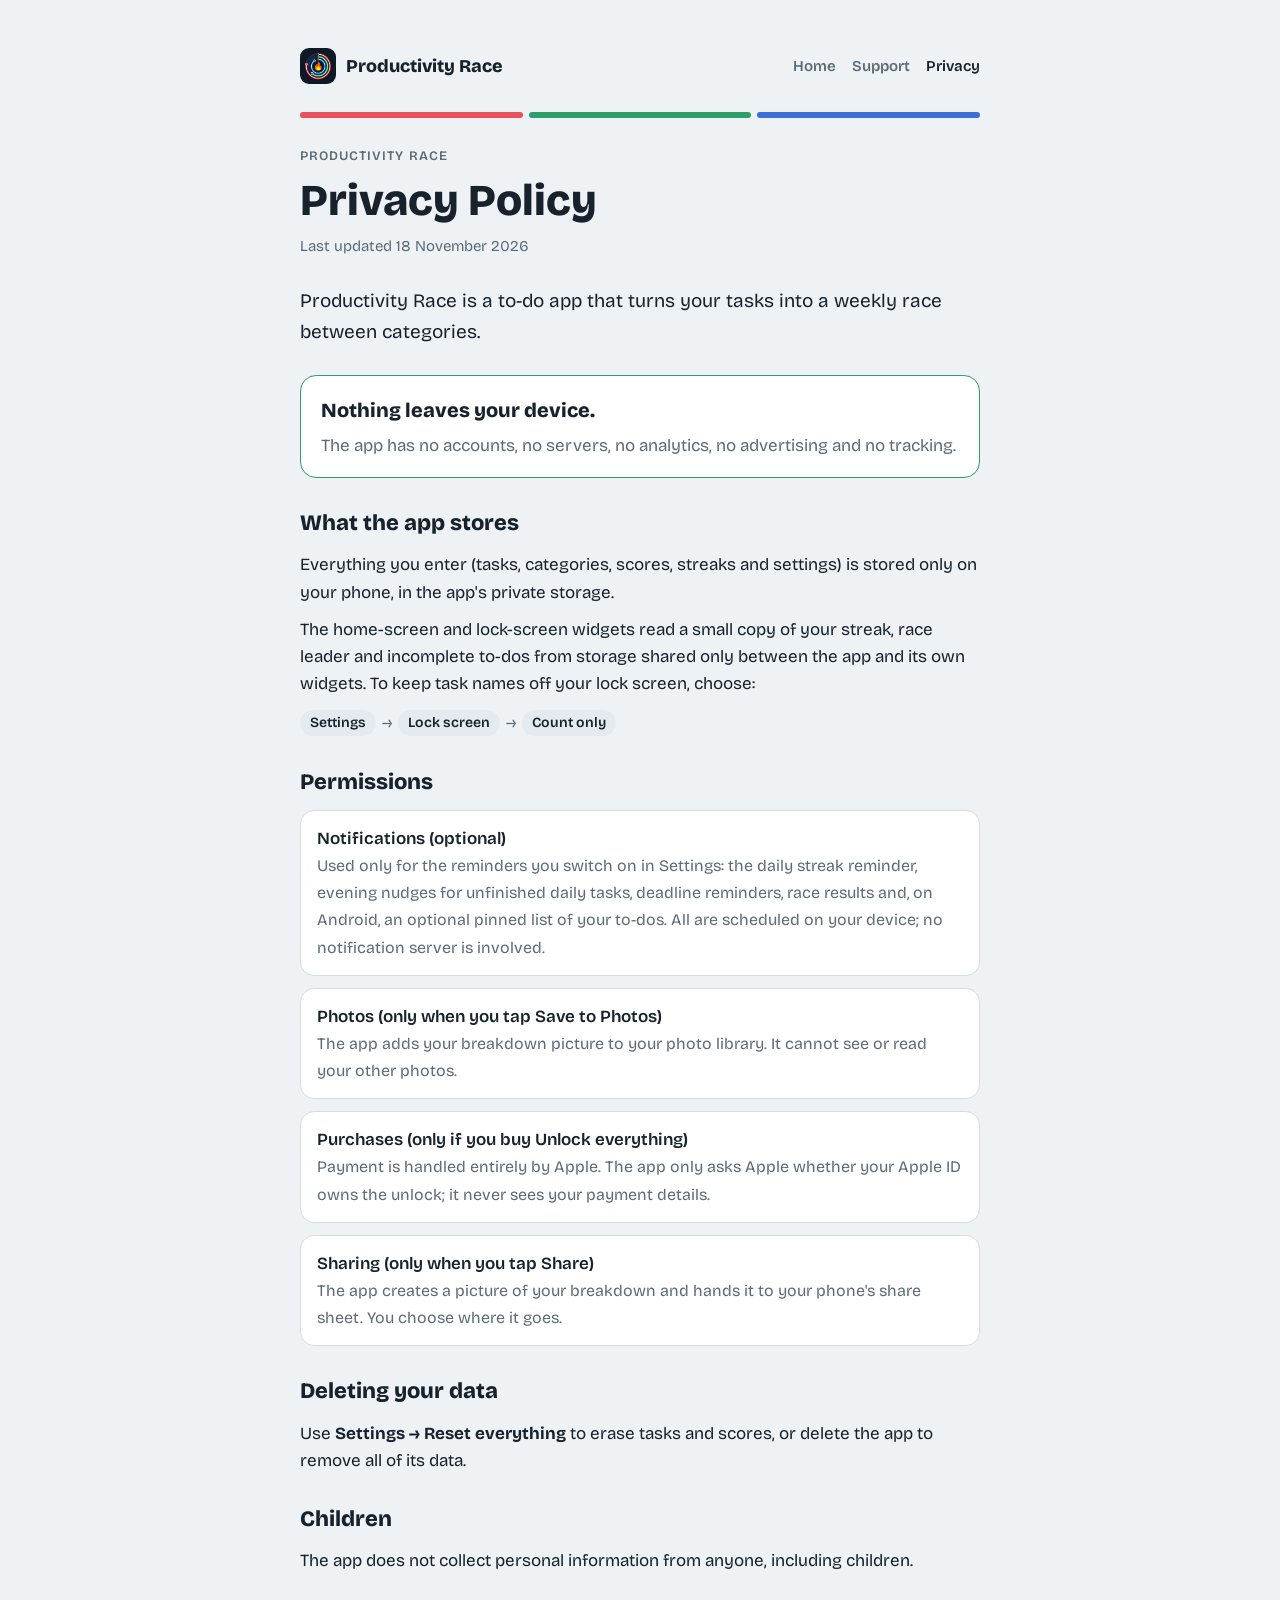
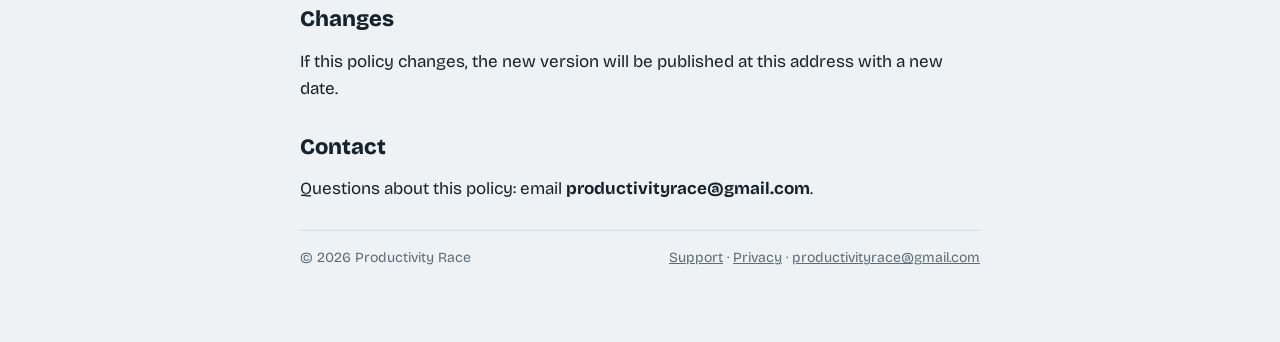
==== privacy/index.html @ 2d060cf3 "Productivity Race website: home, support and privacy pages Co-Authored-By: Claude Opus 5.5 <noreply@" ====
<!doctype html>
<html lang="en">
<head>
<meta charset="utf-8">
<meta name="viewport" content="width=device-width,initial-scale=1,viewport-fit=cover">
<title>Privacy Policy · Productivity Race</title>
<meta name="description" content="Productivity Race keeps everything on your phone: no account, no ads, no tracking.">
<meta property="og:title" content="Privacy Policy · Productivity Race"><meta property="og:description" content="Productivity Race keeps everything on your phone: no account, no ads, no tracking."><meta property="og:image" content="https://productivityrace.com/img/icon.png">
<link rel="icon" href="/favicon.png"><link rel="apple-touch-icon" href="/apple-touch-icon.png">
<link rel="preconnect" href="https://fonts.googleapis.com"><link rel="preconnect" href="https://fonts.gstatic.com" crossorigin>
<link rel="stylesheet" href="https://fonts.googleapis.com/css2?family=Bricolage+Grotesque:opsz,wght@12..96,400;12..96,600;12..96,800&display=swap">
<link rel="stylesheet" href="/style.css">
</head>
<body>
<div class="top"><a class="brand" href="/"><img src="/img/icon.png" alt="">Productivity Race</a><nav><a href="/">Home</a><a href="/support/">Support</a><a href="/privacy/" aria-current="page">Privacy</a></nav></div>
<main>
  <div class="stripe" aria-hidden="true"><i></i><i></i><i></i></div>
  <header>
    <p class="eyebrow">Productivity Race</p>
    <h1>Privacy Policy</h1>
    <p class="date">Last updated 18 November 2026</p>
  </header>

  <p class="lead">Productivity Race is a to-do app that turns your tasks into a weekly race between categories.</p>

  <div class="promise">
    <b>Nothing leaves your device.</b>
    <p>The app has no accounts, no servers, no analytics, no advertising and no tracking.</p>
  </div>

  <section>
    <h2>What the app stores</h2>
    <p>Everything you enter (tasks, categories, scores, streaks and settings) is stored only on your phone, in the app's private storage.</p>
    <p>The home-screen and lock-screen widgets read a small copy of your streak, race leader and incomplete to-dos from storage shared only between the app and its own widgets. To keep task names off your lock screen, choose:</p>
    <div class="path" aria-label="Settings, then Lock screen, then Count only"><span>Settings</span><em>→</em><span>Lock screen</span><em>→</em><span>Count only</span></div>
  </section>

  <section>
    <h2>Permissions</h2>
    <ul>
      <li><b>Notifications (optional)</b><span>Used only for the reminders you switch on in Settings: the daily streak reminder, evening nudges for unfinished daily tasks, deadline reminders, race results and, on Android, an optional pinned list of your to-dos. All are scheduled on your device; no notification server is involved.</span></li>
      <li><b>Photos (only when you tap Save to Photos)</b><span>The app adds your breakdown picture to your photo library. It cannot see or read your other photos.</span></li>
      <li><b>Purchases (only if you buy Unlock everything)</b><span>Payment is handled entirely by Apple. The app only asks Apple whether your Apple ID owns the unlock; it never sees your payment details.</span></li>
      <li><b>Sharing (only when you tap Share)</b><span>The app creates a picture of your breakdown and hands it to your phone's share sheet. You choose where it goes.</span></li>
    </ul>
  </section>

  <section>
    <h2>Deleting your data</h2>
    <p>Use <b>Settings → Reset everything</b> to erase tasks and scores, or delete the app to remove all of its data.</p>
  </section>

  <section>
    <h2>Children</h2>
    <p>The app does not collect personal information from anyone, including children.</p>
  </section>

  <section>
    <h2>Changes</h2>
    <p>If this policy changes, the new version will be published at this address with a new date.</p>
  </section>

  <section>
    <h2>Contact</h2>
    <p>Questions about this policy: email <b style="user-select:all">productivityrace@gmail.com</b>.</p>
  </section>
  <footer><span>© 2026 Productivity Race</span><span><a href="/support/">Support</a> · <a href="/privacy/">Privacy</a> · <a href="mailto:productivityrace@gmail.com">productivityrace@gmail.com</a></span></footer>
</main>
</body>
</html>
---- style.css ----
/* Layout: one calm reading column in the app's own type, with the three tab colours as the only ornament. */
:root{
  --bg:#EEF2F5;--card:#FFFFFF;--ink:#17222C;--mute:#5C6B78;--line:#D3DDE3;
  --red:#E8505B;--green:#2E9E6B;--blue:#3A6FD8;
  --chip:#E4EBF0;
  --f:'Bricolage Grotesque',system-ui,-apple-system,'Segoe UI',sans-serif;
}
@media (prefers-color-scheme:dark){:root:not([data-theme="light"]){--bg:#11181E;--card:#1A242C;--ink:#EDF2F5;--mute:#9AA8B3;--line:#2B3945;--chip:#24313B;color-scheme:dark}}
:root[data-theme="dark"]{--bg:#11181E;--card:#1A242C;--ink:#EDF2F5;--mute:#9AA8B3;--line:#2B3945;--chip:#24313B;color-scheme:dark}
*{box-sizing:border-box}
body{background:var(--bg);color:var(--ink);font:400 17px/1.6 var(--f);padding-left:max(16px,env(safe-area-inset-left,0px));padding-right:max(16px,env(safe-area-inset-right,0px));padding-block:40px 64px}
main{max-width:680px;margin:0 auto;display:flex;flex-direction:column;gap:28px}
.stripe{display:flex;gap:6px}.stripe i{height:6px;flex:1;border-radius:3px}
.stripe i:nth-child(1){background:var(--red)}.stripe i:nth-child(2){background:var(--green)}.stripe i:nth-child(3){background:var(--blue)}
header{display:flex;flex-direction:column;gap:10px}
.eyebrow{font-size:13px;font-weight:600;letter-spacing:.08em;text-transform:uppercase;color:var(--mute);margin:0}
h1{font-size:clamp(32px,7vw,44px);line-height:1.08;font-weight:800;margin:0;text-wrap:balance}
.date{color:var(--mute);margin:0;font-size:15px}
.lead{font-size:19px;margin:0}
.promise{background:var(--card);border:1.5px solid var(--green);border-radius:16px;padding:18px 20px;display:flex;flex-direction:column;gap:6px}
.promise b{font-size:20px;font-weight:800}
.promise p{margin:0;color:var(--mute)}
section{display:flex;flex-direction:column;gap:10px}
h2{font-size:22px;font-weight:800;margin:0;text-wrap:balance}
p{margin:0;max-width:65ch}
ul{margin:0;padding:0;list-style:none;display:flex;flex-direction:column;gap:12px}
li{background:var(--card);border:1px solid var(--line);border-radius:14px;padding:14px 16px}
li b{display:block;font-weight:600}
li span{color:var(--mute);font-size:16px}
.path{display:inline-flex;flex-wrap:wrap;gap:6px;align-items:center;margin-top:2px}
.path span{background:var(--chip);border-radius:999px;padding:2px 10px;font-size:14px;font-weight:600;color:var(--ink)}
.path em{font-style:normal;color:var(--mute)}
.contact{display:flex;flex-wrap:wrap;gap:10px;align-items:center}
.contact code{font:600 16px/1.4 var(--f);background:var(--card);border:1px solid var(--line);border-radius:10px;padding:8px 12px;user-select:all;word-break:break-all}
.contact button{font:600 15px var(--f);background:var(--ink);color:var(--bg);border:0;border-radius:10px;padding:9px 14px;cursor:pointer}
.contact button:focus-visible{outline:3px solid var(--blue);outline-offset:2px}
details{background:var(--card);border:1px solid var(--line);border-radius:14px;padding:0 16px}
details[open]{padding-bottom:14px}
summary{cursor:pointer;font-weight:600;padding:14px 0;list-style:none;display:flex;justify-content:space-between;gap:12px}
summary::-webkit-details-marker{display:none}
summary::after{content:'+';color:var(--mute);font-weight:400;font-size:22px;line-height:1}
details[open] summary::after{content:'–'}
summary:focus-visible{outline:3px solid var(--blue);outline-offset:2px;border-radius:6px}
details p{color:var(--mute);font-size:16px}
.faq{display:flex;flex-direction:column;gap:10px}
.pts{display:inline-flex;gap:6px;flex-wrap:wrap}.pts span{background:var(--chip);border-radius:999px;padding:2px 10px;font-size:14px;font-weight:600;color:var(--ink)}
footer{color:var(--mute);font-size:14px;border-top:1px solid var(--line);padding-top:16px}

a{color:var(--blue)}
.top{max-width:680px;margin:0 auto 28px;display:flex;align-items:center;justify-content:space-between;gap:12px;flex-wrap:wrap}
.brand{display:flex;align-items:center;gap:10px;font-weight:800;font-size:18px;color:var(--ink);text-decoration:none}
.brand img{width:36px;height:36px;border-radius:9px}
.top nav{display:flex;gap:16px;font-weight:600;font-size:15px}.top nav a{color:var(--mute);text-decoration:none}.top nav a[aria-current]{color:var(--ink)}
footer{display:flex;flex-wrap:wrap;gap:14px;justify-content:space-between}footer a{color:var(--mute)}
/* landing */
.hero{display:grid;grid-template-columns:1.1fr .9fr;gap:32px;align-items:center}
.hero h1{font-size:clamp(40px,8vw,64px)}
.hero .lead{font-size:20px;color:var(--mute)}
.badge{display:inline-flex;align-items:center;gap:10px;background:var(--ink);color:var(--bg);border-radius:12px;padding:12px 18px;font-weight:600;text-decoration:none;margin-top:8px;width:max-content}
.phone{width:100%;max-width:300px;margin:0 auto;border-radius:38px;background:#000;padding:8px;box-shadow:0 24px 60px rgba(0,0,0,.25)}
.phone img{display:block;width:100%;height:auto;border-radius:31px}
.shots{display:grid;grid-template-columns:repeat(3,1fr);gap:18px}
.shots .phone{border-radius:30px;padding:6px}.shots .phone img{border-radius:25px}
.feat{display:grid;grid-template-columns:repeat(2,1fr);gap:12px}
.feat div{background:var(--card);border:1px solid var(--line);border-radius:14px;padding:14px 16px}
.feat b{display:block}.feat span{color:var(--mute);font-size:16px}
.pts{display:flex;gap:8px;flex-wrap:wrap}.pts span{background:var(--chip);border-radius:999px;padding:4px 12px;font-weight:600;font-size:15px}
@media (max-width:640px){.hero{grid-template-columns:1fr}.shots{grid-template-columns:1fr 1fr}.shots .phone:nth-child(3){display:none}.feat{grid-template-columns:1fr}}
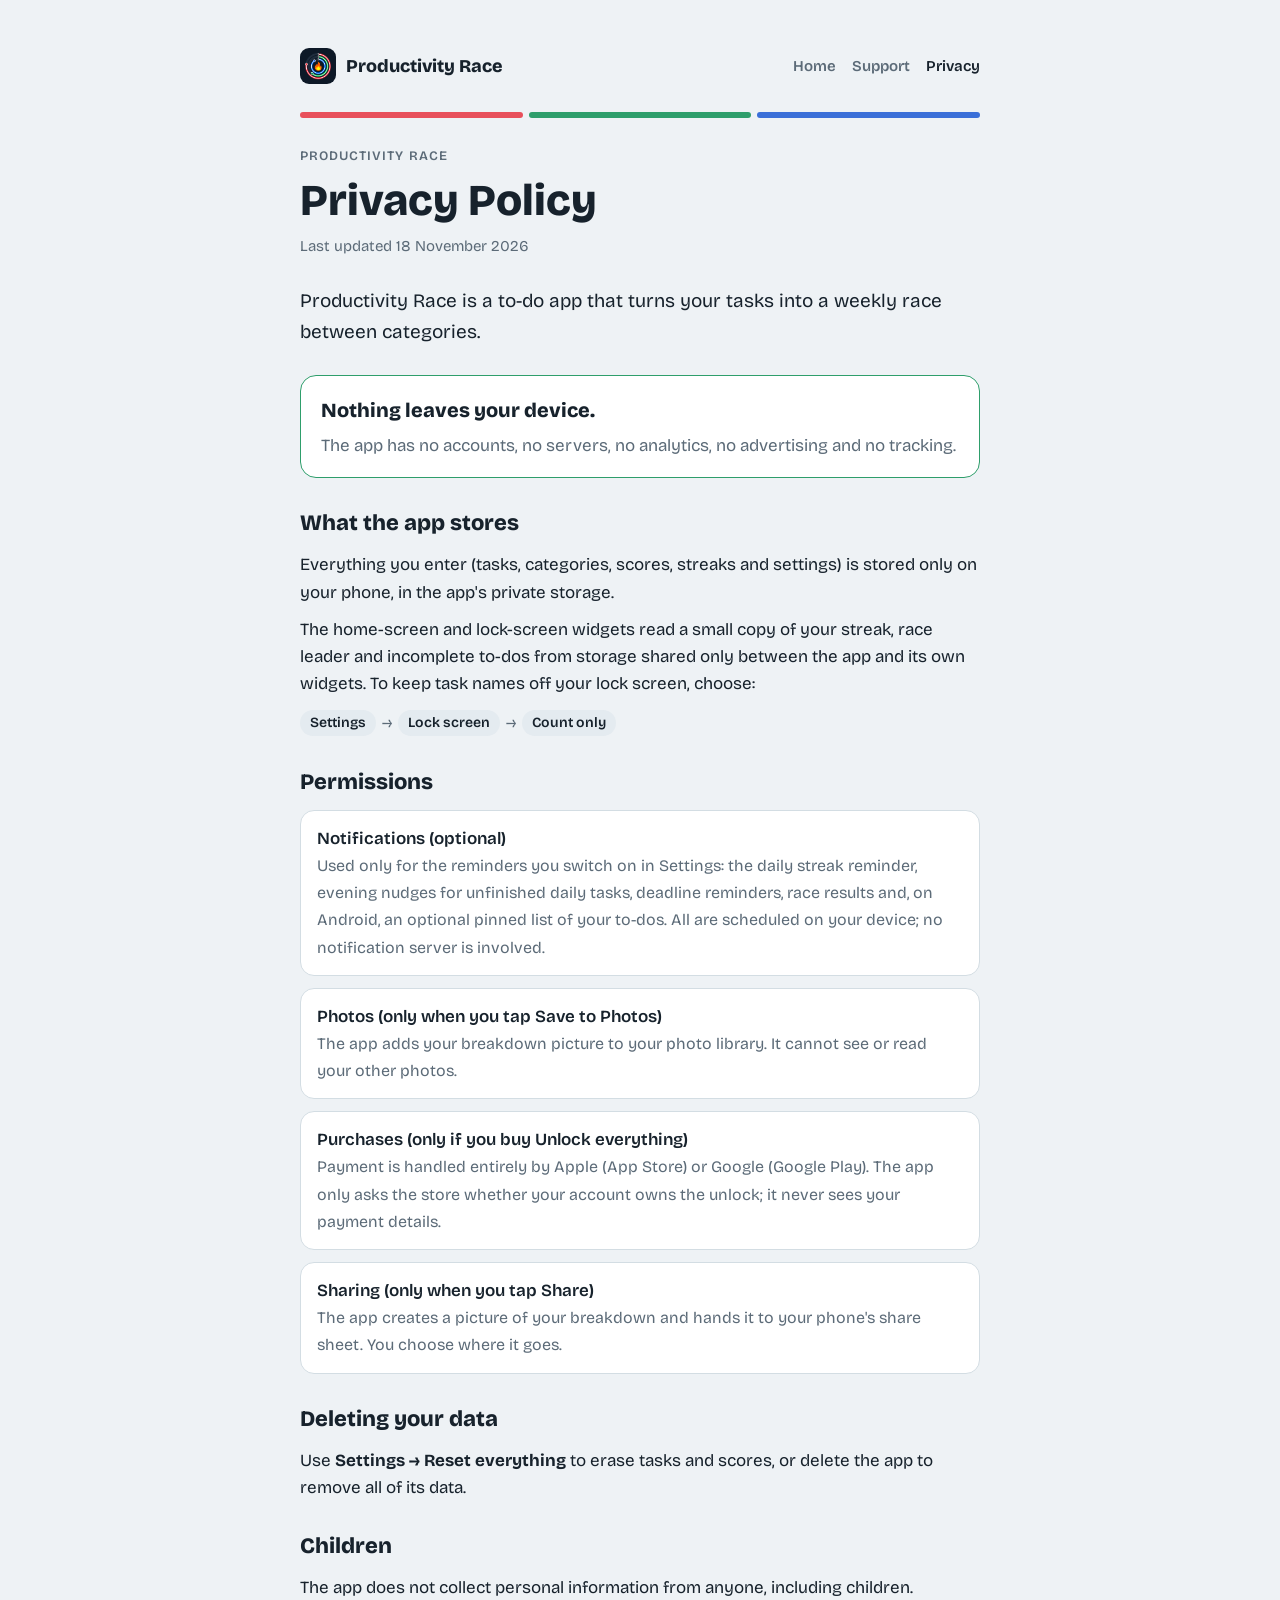
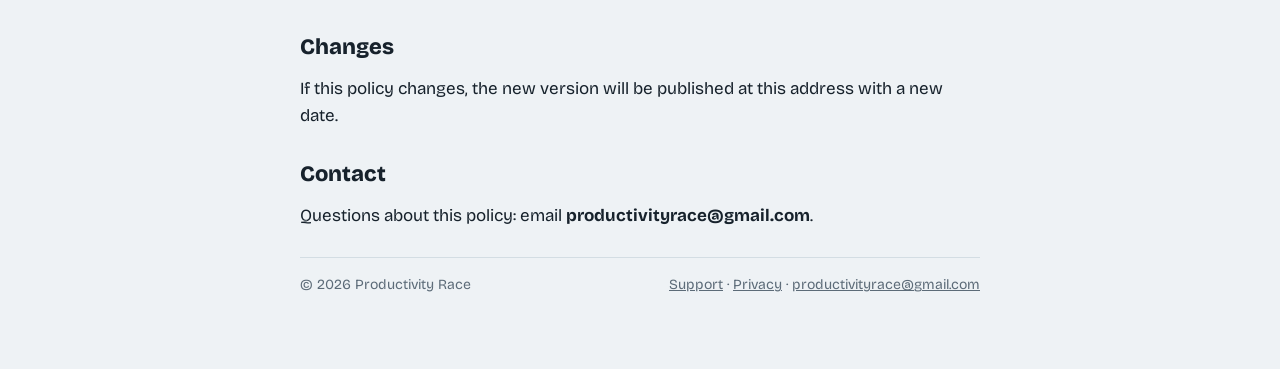
==== commit ac303661: "Support and privacy cover Android and Google Play Co-Authored-By: Claude Opus 5.5 <noreply@anthropic" ====
--- a/privacy/index.html
+++ b/privacy/index.html
@@ -40,7 +40,7 @@
     <ul>
       <li><b>Notifications (optional)</b><span>Used only for the reminders you switch on in Settings: the daily streak reminder, evening nudges for unfinished daily tasks, deadline reminders, race results and, on Android, an optional pinned list of your to-dos. All are scheduled on your device; no notification server is involved.</span></li>
       <li><b>Photos (only when you tap Save to Photos)</b><span>The app adds your breakdown picture to your photo library. It cannot see or read your other photos.</span></li>
-      <li><b>Purchases (only if you buy Unlock everything)</b><span>Payment is handled entirely by Apple. The app only asks Apple whether your Apple ID owns the unlock; it never sees your payment details.</span></li>
+      <li><b>Purchases (only if you buy Unlock everything)</b><span>Payment is handled entirely by Apple (App Store) or Google (Google Play). The app only asks the store whether your account owns the unlock; it never sees your payment details.</span></li>
       <li><b>Sharing (only when you tap Share)</b><span>The app creates a picture of your breakdown and hands it to your phone's share sheet. You choose where it goes.</span></li>
     </ul>
   </section>
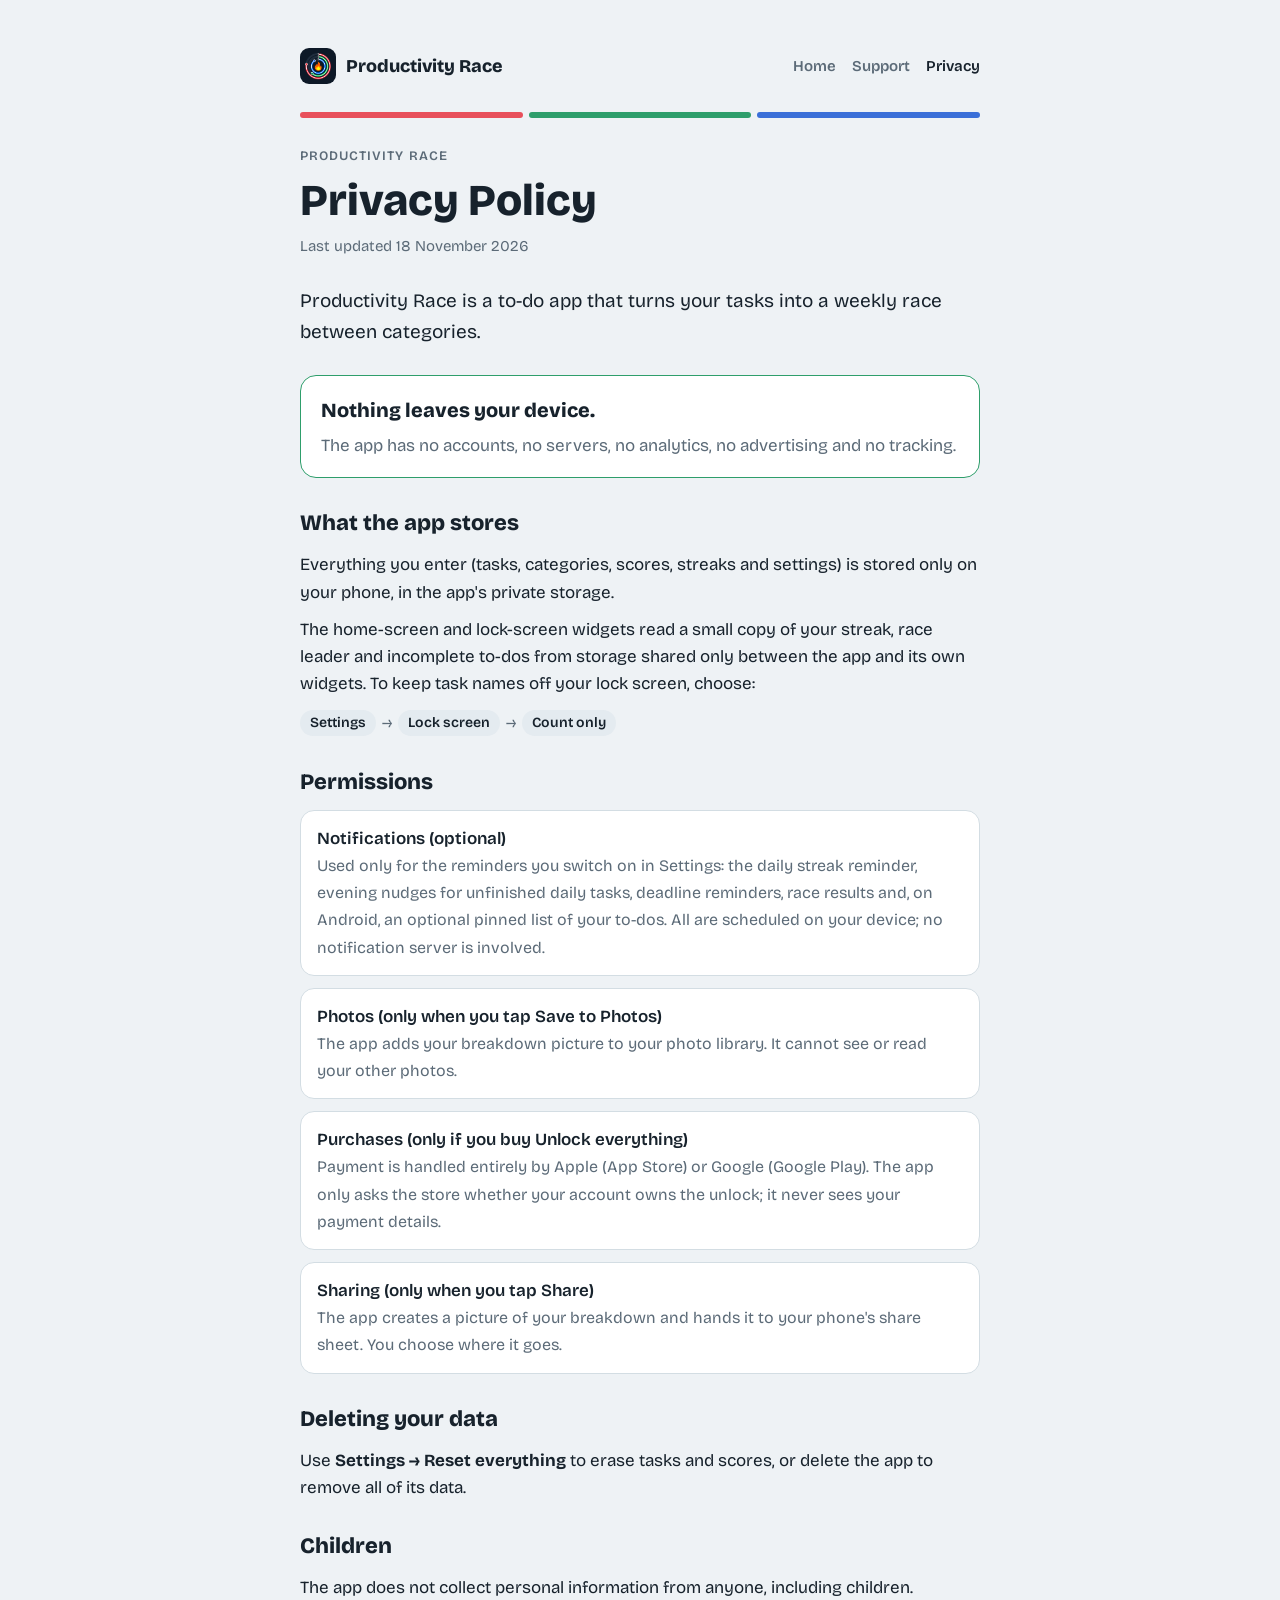
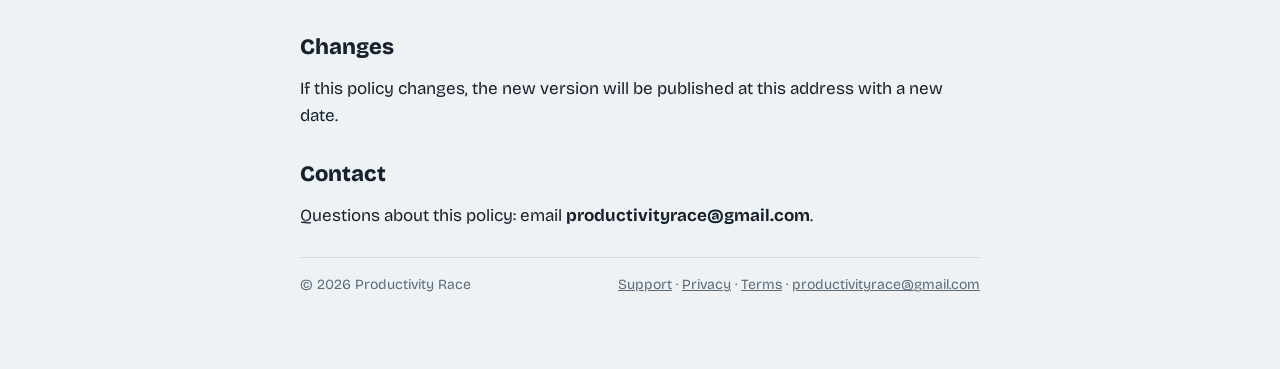
==== commit 0f23fc53: "Terms of Use page Co-Authored-By: Claude Opus 5.5 <noreply@anthropic.com> Claude-Session: https://cl" ====
--- a/privacy/index.html
+++ b/privacy/index.html
@@ -64,7 +64,7 @@
     <h2>Contact</h2>
     <p>Questions about this policy: email <b style="user-select:all">productivityrace@gmail.com</b>.</p>
   </section>
-  <footer><span>© 2026 Productivity Race</span><span><a href="/support/">Support</a> · <a href="/privacy/">Privacy</a> · <a href="mailto:productivityrace@gmail.com">productivityrace@gmail.com</a></span></footer>
+  <footer><span>© 2026 Productivity Race</span><span><a href="/support/">Support</a> · <a href="/privacy/">Privacy</a> · <a href="/terms/">Terms</a> · <a href="mailto:productivityrace@gmail.com">productivityrace@gmail.com</a></span></footer>
 </main>
 </body>
 </html>
